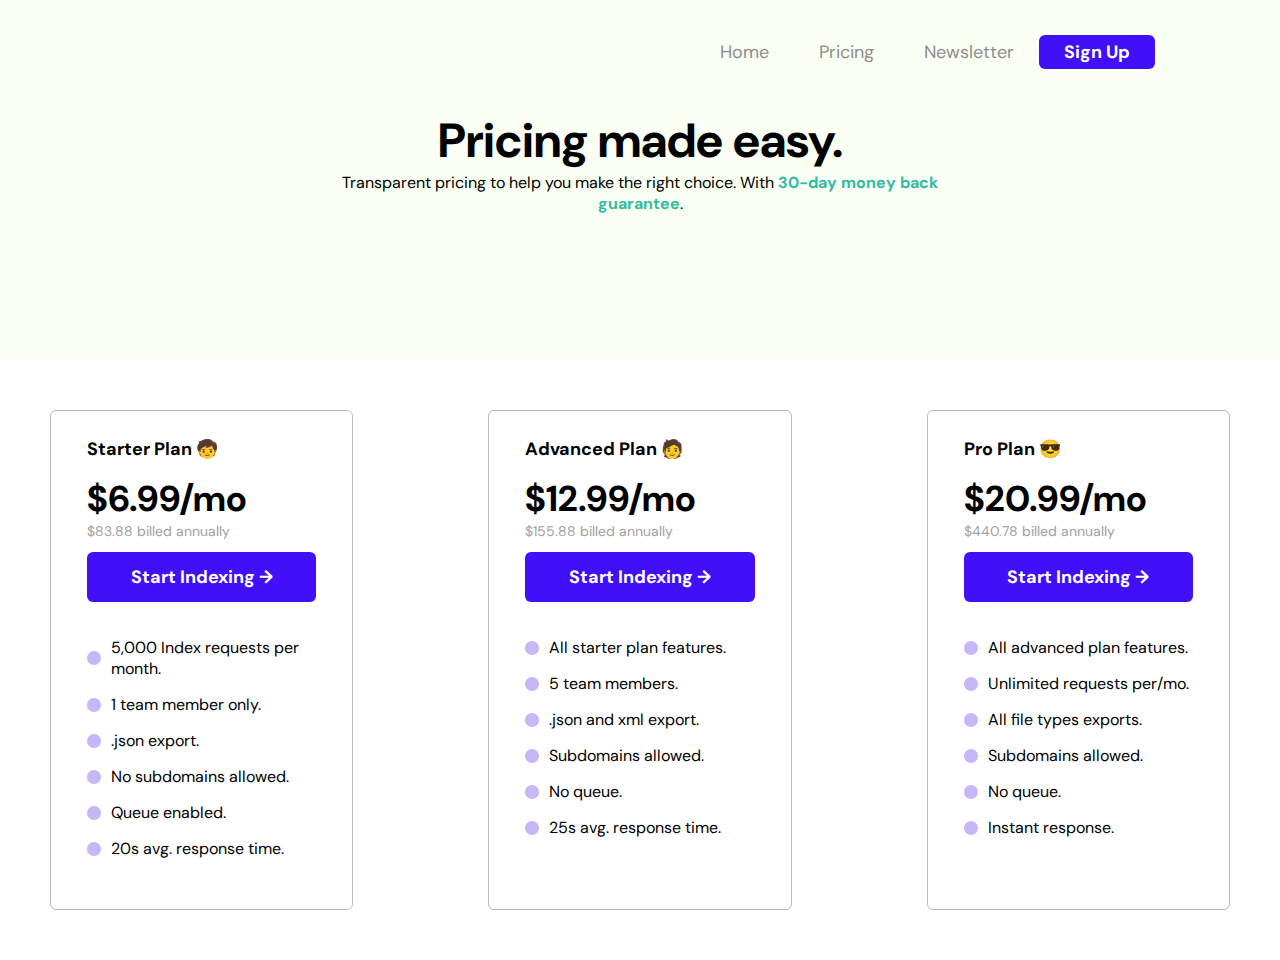
==== Pricing Page/index.html @ c585721d "Progress" ====
<!DOCTYPE html>
<html lang="en">
<head>
    <meta charset="UTF-8">
    <meta name="viewport" content="width=device-width, initial-scale=1.0">
    <title>Document</title>
    <link rel="stylesheet" href="style.css">
</head>
<body>
    <div class="wrapper">


        <div class="top">


            <div class="navbar">
                <img src="/images/Indexed Logo.png" alt="" id="logo">
                <ul>
                    <li class="click">Home</li>
                    <li class="click">Pricing</li>
                    <li class="click">Newsletter</li>
                    <li id="signup" class="click">Sign Up</li>
                </ul>
            </div>

            <div class="main">
                <h1>Pricing made easy.</h1>
                <p>Transparent pricing to help you make the right choice. With <span>30-day money back guarantee</span>.</p>
            </div>
        </div>




        <div class="bot">
            <div class="sections">
                <div class="section">
                    <p class="title">Starter Plan 🧒</p>
                    <p class="price">$6.99/mo</p>
                    <p class="small-price">$83.88 billed annually</p>
                    <div class="section-button click">Start Indexing →</div>
                    <ul>
                        <li>
                            <img src="/images/checkmark-onwhite.png" alt="">
                            <p>5,000 Index requests per month.</p>
                        </li>
                        <li>
                            <img src="/images/checkmark-onwhite.png" alt="">
                            <p>1 team member only.</p>
                        </li>
                        <li>
                            <img src="/images/checkmark-onwhite.png" alt="">
                            <p>.json export.</p>
                        </li>
                        <li>
                            <img src="/images/checkmark-onwhite.png" alt="">
                            <p>No subdomains allowed.</p>
                        </li>
                        <li>
                            <img src="/images/checkmark-onwhite.png" alt="">
                            <p>Queue enabled.</p>
                        </li>
                        <li>
                            <img src="/images/checkmark-onwhite.png" alt="">
                            <p>20s avg. response time.</p>
                        </li>
                    </ul>
                </div>
                <div class="section" id="section2">
                    <p class="title">Advanced Plan 🧑</p>
                    <p class="price">$12.99/mo</p>
                    <p class="small-price">$155.88 billed annually</p>
                    <div class="section-button click">Start Indexing →</div>
                    <ul>
                        <li>
                            <img src="/images/checkmark-onwhite.png" alt="">
                            <p>All starter plan features.</p>
                        </li>
                        <li>
                            <img src="/images/checkmark-onwhite.png" alt="">
                            <p>5 team members.</p>
                        </li>
                        <li>
                            <img src="/images/checkmark-onwhite.png" alt="">
                            <p>.json and xml export.</p>
                        </li>
                        <li>
                            <img src="/images/checkmark-onwhite.png" alt="">
                            <p>Subdomains allowed.</p>
                        </li>
                        <li>
                            <img src="/images/checkmark-onwhite.png" alt="">
                            <p>No queue.</p>
                        </li>
                        <li>
                            <img src="/images/checkmark-onwhite.png" alt="">
                            <p>25s avg. response time.</p>
                        </li>
                    </ul>
                </div>
                <div class="section">
                    <p class="title">Pro Plan 😎</p>
                    <p class="price">$20.99/mo</p>
                    <p class="small-price">$440.78 billed annually</p>
                    <div class="section-button click">Start Indexing →</div>
                    <ul>
                        <li>
                            <img src="/images/checkmark-onwhite.png" alt="">
                            <p>All advanced plan features.</p>
                        </li>
                        <li>
                            <img src="/images/checkmark-onwhite.png" alt="">
                            <p>Unlimited requests per/mo.</p>
                        </li>
                        <li>
                            <img src="/images/checkmark-onwhite.png" alt="">
                            <p>All file types exports.</p>
                        </li>
                        <li>
                            <img src="/images/checkmark-onwhite.png" alt="">
                            <p>Subdomains allowed.</p>
                        </li>
                        <li>
                            <img src="/images/checkmark-onwhite.png" alt="">
                            <p>No queue.</p>
                        </li>
                        <li>
                            <img src="/images/checkmark-onwhite.png" alt="">
                            <p>Instant response.</p>
                        </li>
                    </ul>
                </div>
            </div>

        </div>
    </div>
</body>
</html>
---- Pricing Page/style.css ----
@import url("https://fonts.googleapis.com/css2?family=DM+Sans:wght@400;700&display=swap");
* {
  padding: 0;
  margin: 0;
  -webkit-box-sizing: border-box;
          box-sizing: border-box;
}

body {
  font-size: 18px;
  font-family: 'DM Sans', sans-serif;
}

.click {
  cursor: pointer;
}

.wrapper {
  height: 100vh;
  width: 100%;
  display: -webkit-box;
  display: -ms-flexbox;
  display: flex;
  -webkit-box-orient: vertical;
  -webkit-box-direction: normal;
      -ms-flex-direction: column;
          flex-direction: column;
}

.wrapper .top {
  height: 40%;
  background-color: #f9fff2;
  background-image: url(/images/maskgroup.png);
  background-position: center;
}

.wrapper .top .navbar {
  display: -webkit-box;
  display: -ms-flexbox;
  display: flex;
  -webkit-box-pack: justify;
      -ms-flex-pack: justify;
          justify-content: space-between;
  -webkit-box-align: center;
      -ms-flex-align: center;
          align-items: center;
  padding-top: 35px;
  margin-bottom: 85px;
}

.wrapper .top .navbar #logo {
  margin-left: 275px;
}

.wrapper .top .navbar ul {
  list-style: none;
  display: -webkit-box;
  display: -ms-flexbox;
  display: flex;
  margin-right: 275px;
  -webkit-box-align: center;
      -ms-flex-align: center;
          align-items: center;
}

.wrapper .top .navbar ul li {
  color: #8e8e8e;
  padding: 0 25px;
}

.wrapper .top .navbar ul #signup {
  background-color: #410ff8;
  color: white;
  font-weight: 700;
  padding: 5px 25px;
  border-radius: 6px;
}

.wrapper .top .main {
  display: -webkit-box;
  display: -ms-flexbox;
  display: flex;
  -webkit-box-orient: vertical;
  -webkit-box-direction: normal;
      -ms-flex-direction: column;
          flex-direction: column;
  -webkit-box-pack: center;
      -ms-flex-pack: center;
          justify-content: center;
  -webkit-box-align: center;
      -ms-flex-align: center;
          align-items: center;
}

.wrapper .top .main h1 {
  font-size: 65px;
  font-weight: 700;
}

.wrapper .top .main p {
  text-align: center;
  max-width: 600px;
}

.wrapper .top .main p span {
  color: #32bba4;
  font-weight: 700;
}

.wrapper .bot {
  padding-top: 50px;
  height: 60%;
}

.wrapper .bot .sections {
  display: -webkit-box;
  display: -ms-flexbox;
  display: flex;
  -webkit-box-pack: center;
      -ms-flex-pack: center;
          justify-content: center;
}

.wrapper .bot .sections .section {
  width: 360px;
  min-height: 500px;
  border: 1px solid #bbbbbb;
  border-radius: 6px;
  padding: 26px 36px;
  -webkit-transition: 0.35s;
  transition: 0.35s;
}

.wrapper .bot .sections .section .title {
  font-weight: 700;
  margin-bottom: 14px;
}

.wrapper .bot .sections .section .price {
  font-size: 36px;
  font-weight: 700;
}

.wrapper .bot .sections .section .small-price {
  font-size: 14px;
  color: #a1a1a1;
  margin-bottom: 12px;
}

.wrapper .bot .sections .section .section-button {
  width: 100%;
  background-color: #410ff8;
  color: white;
  padding: 13px 0;
  display: -webkit-box;
  display: -ms-flexbox;
  display: flex;
  -webkit-box-pack: center;
      -ms-flex-pack: center;
          justify-content: center;
  border-radius: 6px;
  font-weight: 700;
  margin-bottom: 35px;
}

.wrapper .bot .sections .section ul {
  list-style: none;
}

.wrapper .bot .sections .section ul li {
  display: -webkit-box;
  display: -ms-flexbox;
  display: flex;
  -webkit-box-align: center;
      -ms-flex-align: center;
          align-items: center;
  margin-bottom: 15px;
}

.wrapper .bot .sections .section ul li p {
  font-size: 16px;
}

.wrapper .bot .sections .section ul li img {
  padding: 7px;
  background-color: #c5b7f8;
  border-radius: 50%;
  margin-right: 10px;
}

.wrapper .bot .sections .section:hover {
  background-color: #410ff8;
  color: white;
  -webkit-box-shadow: rgba(43, 43, 230, 0.2) 0px 7px 29px 0px;
          box-shadow: rgba(43, 43, 230, 0.2) 0px 7px 29px 0px;
}

.wrapper .bot .sections .section:hover .section-button {
  background-color: white;
  color: #410ff8;
}

.wrapper .bot .sections .section:hover ul li img {
  background-color: white;
}

.wrapper .bot .sections #section2 {
  margin: 0 135px;
}

@media (max-width: 1600px) {
  .wrapper .top {
    height: 40%;
  }
  .wrapper .top .navbar {
    margin-bottom: 40px;
  }
  .wrapper .top .navbar #logo {
    margin-left: 125px;
  }
  .wrapper .top .navbar ul {
    margin-right: 125px;
  }
  .wrapper .top .main h1 {
    font-size: 48px;
  }
  .wrapper .top .main p {
    font-size: 16px;
  }
  .wrapper .bot {
    height: 60%;
    padding: 50px;
  }
  .wrapper .bot .sections {
    padding-bottom: 50px;
  }
}
/*# sourceMappingURL=style.css.map */
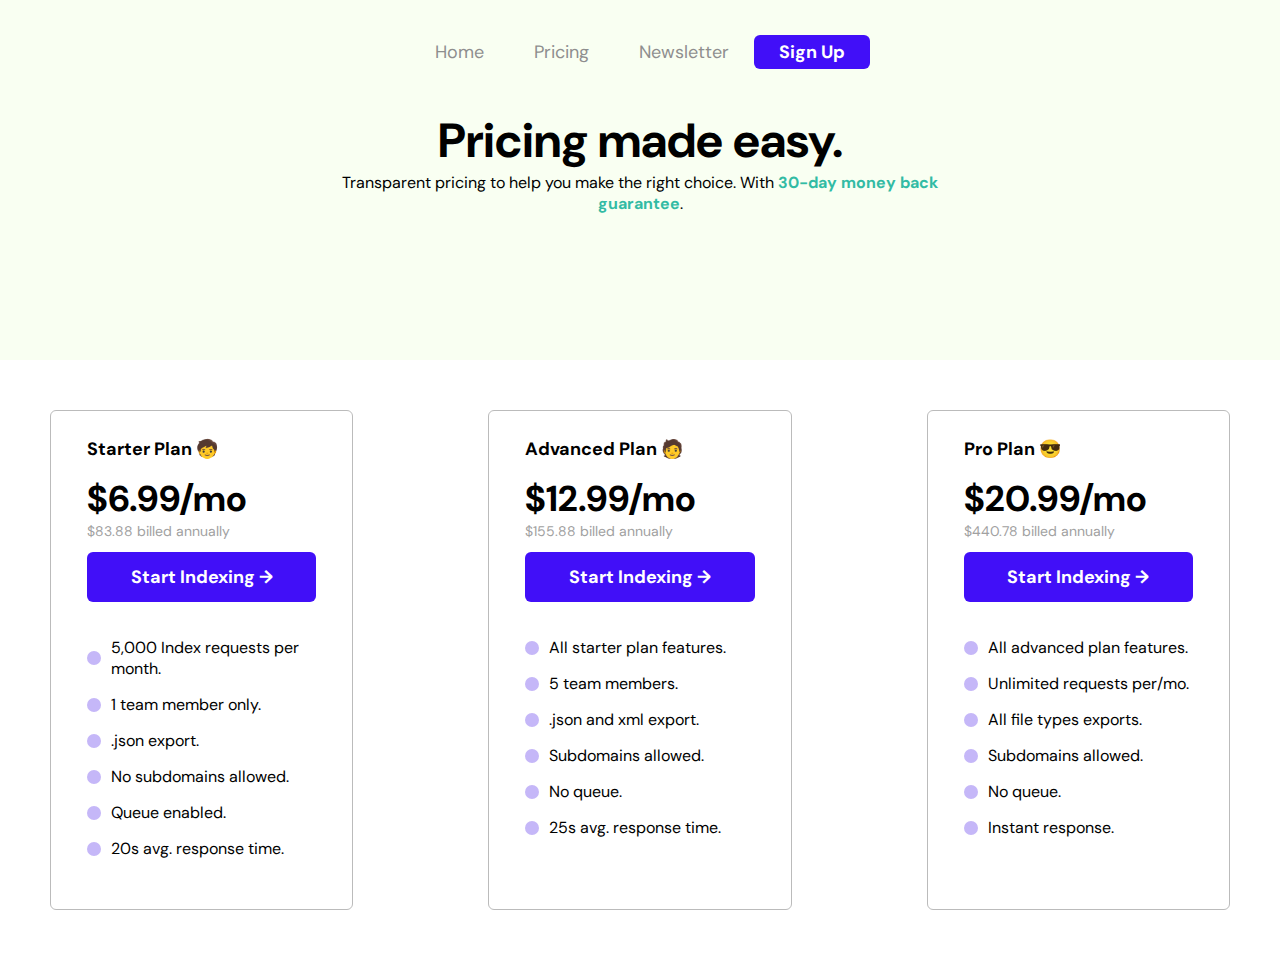
==== commit 5b80aa5b: "Responsive version done" ====
--- a/Pricing Page/index.html
+++ b/Pricing Page/index.html
@@ -15,12 +15,17 @@
 
             <div class="navbar">
                 <img src="/images/Indexed Logo.png" alt="" id="logo">
-                <ul>
+                <ul class="navlinks">
                     <li class="click">Home</li>
                     <li class="click">Pricing</li>
                     <li class="click">Newsletter</li>
                     <li id="signup" class="click">Sign Up</li>
                 </ul>
+                <div class="hamburger">
+                    <div class="line1"></div>
+                    <div class="line2"></div>
+                    <div class="line3"></div>
+                </div>
             </div>
 
             <div class="main">
@@ -134,5 +139,6 @@
 
         </div>
     </div>
+    <script src="app.js"></script>
 </body>
 </html>--- a/Pricing Page/style.css
+++ b/Pricing Page/style.css
@@ -74,6 +74,14 @@
   font-weight: 700;
   padding: 5px 25px;
   border-radius: 6px;
+}
+
+.wrapper .top .navbar .hamburger div {
+  width: 25px;
+  height: 5px;
+  margin: 5px;
+  background-color: black;
+  display: none;
 }
 
 .wrapper .top .main {
@@ -235,4 +243,93 @@
     padding-bottom: 50px;
   }
 }
+
+@media (max-width: 1200px) {
+  body {
+    position: relative;
+  }
+  .wrapper .top {
+    height: 700px;
+  }
+  .wrapper .top .navbar {
+    -ms-flex-pack: distribute;
+        justify-content: space-around;
+    margin-bottom: 50px;
+  }
+  .wrapper .top .navbar #logo {
+    margin: 0;
+  }
+  .wrapper .top .navbar .navlinks {
+    position: absolute;
+    right: 0px;
+    top: 15vh;
+    display: -webkit-box;
+    display: -ms-flexbox;
+    display: flex;
+    -webkit-box-orient: vertical;
+    -webkit-box-direction: normal;
+        -ms-flex-direction: column;
+            flex-direction: column;
+    margin: 0;
+    height: 85vh;
+    background-color: #f9fff2;
+    -webkit-box-align: center;
+        -ms-flex-align: center;
+            align-items: center;
+    -ms-flex-pack: distribute;
+        justify-content: space-around;
+    width: 100%;
+    -webkit-transform: translateX(100%);
+            transform: translateX(100%);
+    -webkit-transition: -webkit-transform 0.5s ease-in;
+    transition: -webkit-transform 0.5s ease-in;
+    transition: transform 0.5s ease-in;
+    transition: transform 0.5s ease-in, -webkit-transform 0.5s ease-in;
+  }
+  .wrapper .top .navbar .navlinks li {
+    padding: 0;
+    font-weight: 700;
+    font-size: 20px;
+  }
+  .wrapper .top .navbar .hamburger div {
+    display: block;
+    cursor: pointer;
+  }
+  .wrapper .top .navbar .active {
+    -webkit-transform: translateX(0%);
+            transform: translateX(0%);
+  }
+  .wrapper .top .main {
+    text-align: center;
+    margin: 0 10px;
+  }
+  .wrapper .top .main h1 {
+    margin-bottom: 10px;
+  }
+  .wrapper .top .main p {
+    margin-bottom: 20px;
+  }
+  .wrapper .bot .sections {
+    -ms-flex-wrap: wrap;
+        flex-wrap: wrap;
+    -webkit-box-orient: vertical;
+    -webkit-box-direction: normal;
+        -ms-flex-direction: column;
+            flex-direction: column;
+    -webkit-box-pack: center;
+        -ms-flex-pack: center;
+            justify-content: center;
+    -webkit-box-align: center;
+        -ms-flex-align: center;
+            align-items: center;
+  }
+  .wrapper .bot .sections .section {
+    margin-bottom: 30px;
+    max-width: 240px;
+  }
+  .wrapper .bot .sections #section2 {
+    margin: 0px;
+    margin-bottom: 20px;
+  }
+}
 /*# sourceMappingURL=style.css.map */